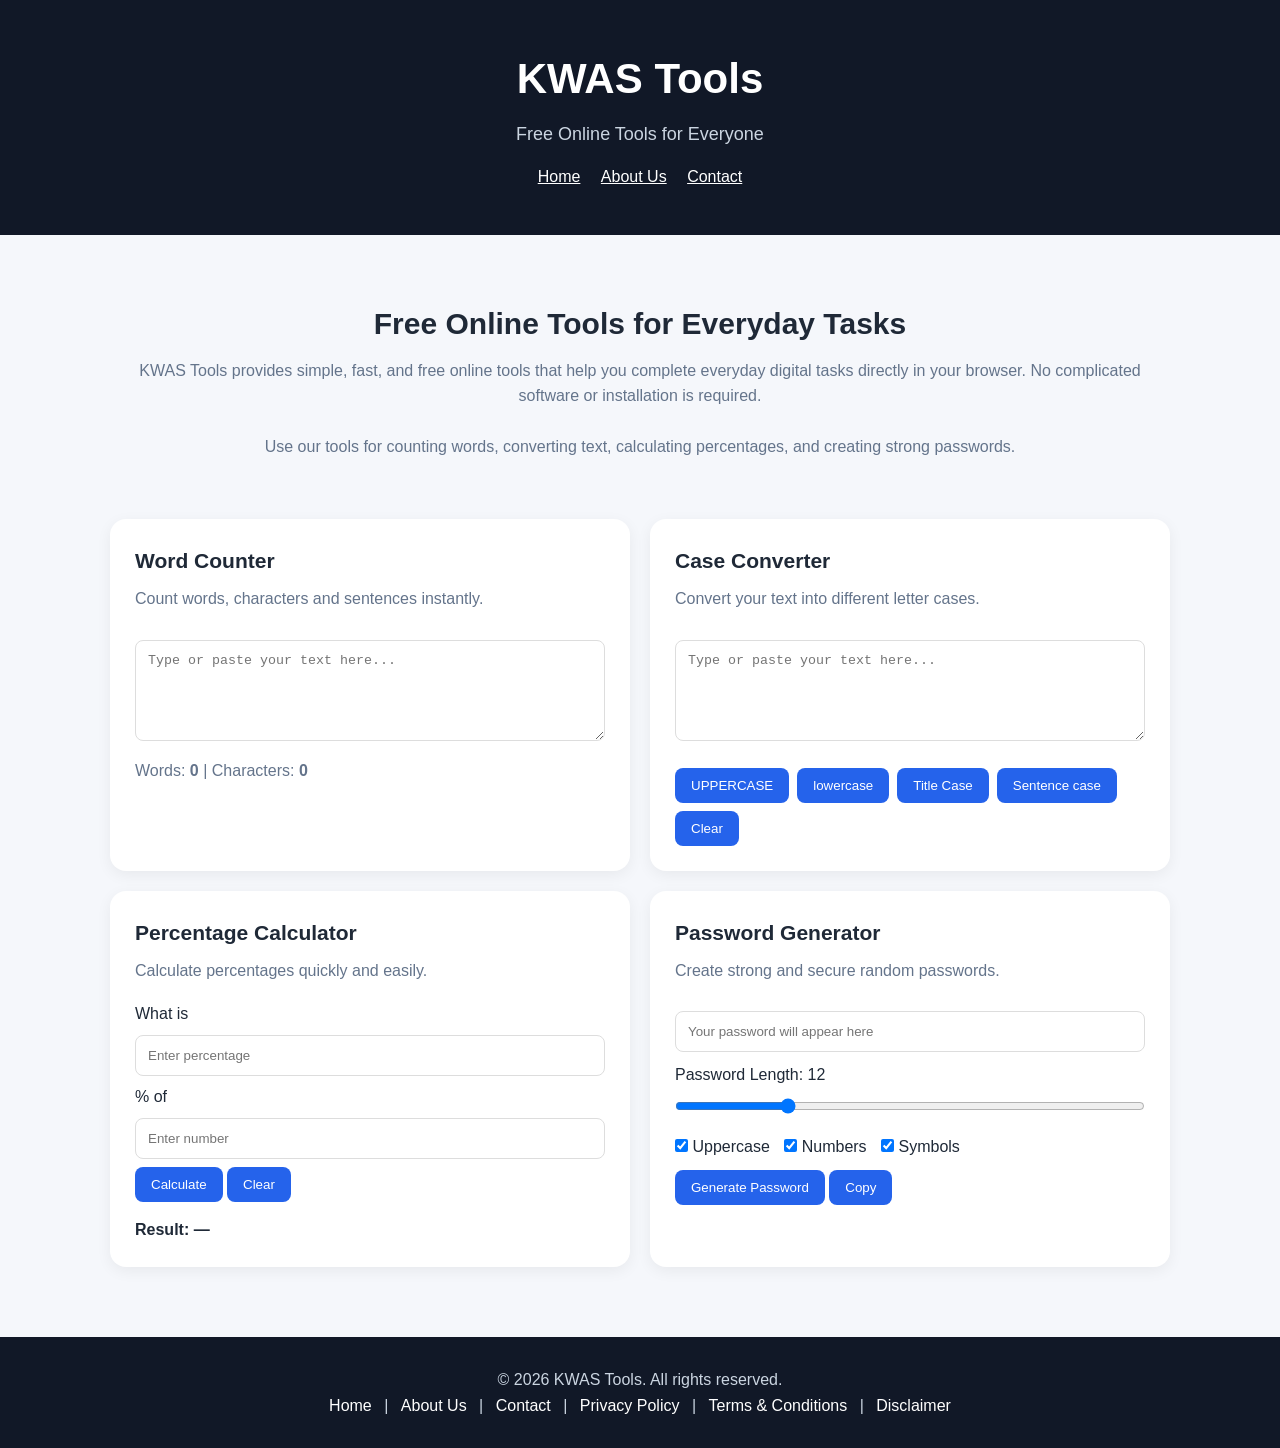
==== index.html @ 093a7fe8 "Update index.html" ====
<!DOCTYPE html>
<html lang="en">
<head>
    <meta charset="UTF-8">
<meta name="google-site-verification" content="u1N8G4fWmNocwREvjK5iJJKAW_74H574FmnXrNCBCok">
    <meta name="viewport" content="width=device-width, initial-scale=1.0">
<script async src="https://pagead2.googlesyndication.com/pagead/js/adsbygoogle.js?client=ca-pub-3050598902385412"
     crossorigin="anonymous"></script>
    <title>KWAS Tools - Free Online Tools</title>

    <meta
        name="description"
        content="KWAS Tools provides free online tools including a word counter, case converter, percentage calculator, and password generator."
    >

    <meta name="robots" content="index, follow">

    <link rel="canonical" href="https://kwas-sudo.github.io/">

    <meta property="og:title" content="KWAS Tools - Free Online Tools">

    <meta
        property="og:description"
        content="Use free online tools for word counting, text conversion, percentage calculations, and password generation."
    >

    <meta property="og:type" content="website">

    <meta property="og:url" content="https://kwas-sudo.github.io/">

    <link rel="stylesheet" href="style.css">
</head>

<body>

    <header>
    <div class="container">
        <h1>KWAS Tools</h1>
        <p>Free Online Tools for Everyone</p>

        <nav style="margin-top:15px;">
            <a href="index.html" style="color:white; margin:0 8px;">Home</a>
            <a href="about.html" style="color:white; margin:0 8px;">About Us</a>
            <a href="contact.html" style="color:white; margin:0 8px;">Contact</a>
        </nav>
    </div>
</header>

    <main>
<section class="hero">
    <h2>Free Online Tools for Everyday Tasks</h2>

    <p>
        KWAS Tools provides simple, fast, and free online tools that help
        you complete everyday digital tasks directly in your browser.
        No complicated software or installation is required.
    </p>

    <p>
        Use our tools for counting words, converting text, calculating
        percentages, and creating strong passwords.
    </p>
</section>

        <section class="tools">

            <div class="tool-card">
    <h3>Word Counter</h3>
    <p>Count words, characters and sentences instantly.</p>

    <textarea
        id="wordInput"
        placeholder="Type or paste your text here..."
        rows="5"
        style="width:100%; padding:12px; margin:10px 0; border:1px solid #ddd; border-radius:8px;"
    ></textarea>

    <p>
        Words: <strong id="wordCount">0</strong>
        |
        Characters: <strong id="charCount">0</strong>
    </p>
</div>

            <div class="tool-card">
    <h3>Case Converter</h3>
    <p>Convert your text into different letter cases.</p>

    <textarea
        id="caseInput"
        placeholder="Type or paste your text here..."
        rows="5"
        style="width:100%; padding:12px; margin:10px 0; border:1px solid #ddd; border-radius:8px;"
    ></textarea>

    <div style="display:flex; flex-wrap:wrap; gap:8px; margin-top:10px;">
        <button onclick="convertUpper()">UPPERCASE</button>
        <button onclick="convertLower()">lowercase</button>
        <button onclick="convertTitle()">Title Case</button>
        <button onclick="convertSentence()">Sentence case</button>
        <button onclick="clearCaseText()">Clear</button>
    </div>
</div>
<div class="tool-card">
    <h3>Percentage Calculator</h3>
    <p>Calculate percentages quickly and easily.</p>

    <label>What is</label>

    <input
        type="number"
        id="percentValue"
        placeholder="Enter percentage"
        style="width:100%; padding:12px; margin:8px 0; border:1px solid #ddd; border-radius:8px;"
    >

    <label>% of</label>

    <input
        type="number"
        id="numberValue"
        placeholder="Enter number"
        style="width:100%; padding:12px; margin:8px 0; border:1px solid #ddd; border-radius:8px;"
    >

    <button onclick="calculatePercentage()">
        Calculate
    </button>

    <button onclick="clearPercentage()">
        Clear
    </button>

    <div
        id="percentageResult"
        style="margin-top:15px; font-weight:bold;"
    >
        Result: —
    </div>
</div>

            <div class="tool-card">
    <h3>Password Generator</h3>
    <p>Create strong and secure random passwords.</p>

    <input
        type="text"
        id="passwordOutput"
        placeholder="Your password will appear here"
        readonly
        style="width:100%; padding:12px; margin:10px 0; border:1px solid #ddd; border-radius:8px;"
    >

    <label>Password Length: <span id="lengthValue">12</span></label>

    <input
        type="range"
        id="passwordLength"
        min="6"
        max="32"
        value="12"
        style="width:100%; margin:10px 0;"
    >

    <div style="margin:10px 0;">
        <label>
            <input type="checkbox" id="includeUpper" checked>
            Uppercase
        </label>

        <label style="margin-left:10px;">
            <input type="checkbox" id="includeNumbers" checked>
            Numbers
        </label>

        <label style="margin-left:10px;">
            <input type="checkbox" id="includeSymbols" checked>
            Symbols
        </label>
    </div>

    <button onclick="generatePassword()">
        Generate Password
    </button>

    <button onclick="copyPassword()">
        Copy
    </button>
</div>

        </section>

    </main>

    <footer>
    <div class="container">
        <p>© 2026 KWAS Tools. All rights reserved.</p>

        <p>
            <a href="index.html">Home</a> |
            <a href="about.html">About Us</a> |
            <a href="contact.html">Contact</a> |
            <a href="privacy.html">Privacy Policy</a> |
            <a href="terms.html">Terms & Conditions</a> |
            <a href="disclaimer.html">Disclaimer</a>
        </p>
    </div>
</footer>

<script src="script.js?v=3"></script>

</body>
</html>
---- style.css ----
* {
    box-sizing: border-box;
    margin: 0;
    padding: 0;
}

body {
    font-family: Arial, sans-serif;
    background: #f5f7fb;
    color: #1f2937;
    line-height: 1.6;
}

header {
    background: #111827;
    color: white;
    text-align: center;
    padding: 45px 20px;
}

header h1 {
    font-size: 42px;
    margin-bottom: 8px;
}

header p {
    font-size: 18px;
    color: #cbd5e1;
}

main {
    max-width: 1100px;
    margin: auto;
    padding: 30px 20px;
}

.hero {
    text-align: center;
    padding: 35px 10px;
}

.hero h2 {
    font-size: 30px;
    margin-bottom: 10px;
}

.hero p {
    color: #64748b;
    margin-bottom: 25px;
}

#search {
    width: 100%;
    max-width: 600px;
    padding: 16px 20px;
    border: 1px solid #d1d5db;
    border-radius: 12px;
    font-size: 16px;
    outline: none;
    background: white;
}

#search:focus {
    border-color: #2563eb;
}

.tools {
    display: grid;
    grid-template-columns: repeat(2, 1fr);
    gap: 20px;
}

.tool-card {
    background: white;
    padding: 25px;
    border-radius: 16px;
    box-shadow: 0 4px 15px rgba(0, 0, 0, 0.06);
    transition: transform 0.2s ease;
}

.tool-card:hover {
    transform: translateY(-4px);
}

.tool-card h3 {
    font-size: 21px;
    margin-bottom: 8px;
}

.tool-card p {
    color: #64748b;
    margin-bottom: 18px;
}

.tool-card button {
    border: none;
    background: #2563eb;
    color: white;
    padding: 10px 16px;
    border-radius: 8px;
    cursor: pointer;
}

footer {
    margin-top: 40px;
    padding: 30px 20px;
    text-align: center;
    background: #111827;
    color: #cbd5e1;
}

footer a {
    color: white;
    margin: 0 8px;
    text-decoration: none;
}

footer a:hover {
    text-decoration: underline;
}

@media (max-width: 600px) {

    header h1 {
        font-size: 32px;
    }

    .hero h2 {
        font-size: 25px;
    }

    .tools {
        grid-template-columns: 1fr;
    }

    main {
        padding: 20px 15px;
    }
}
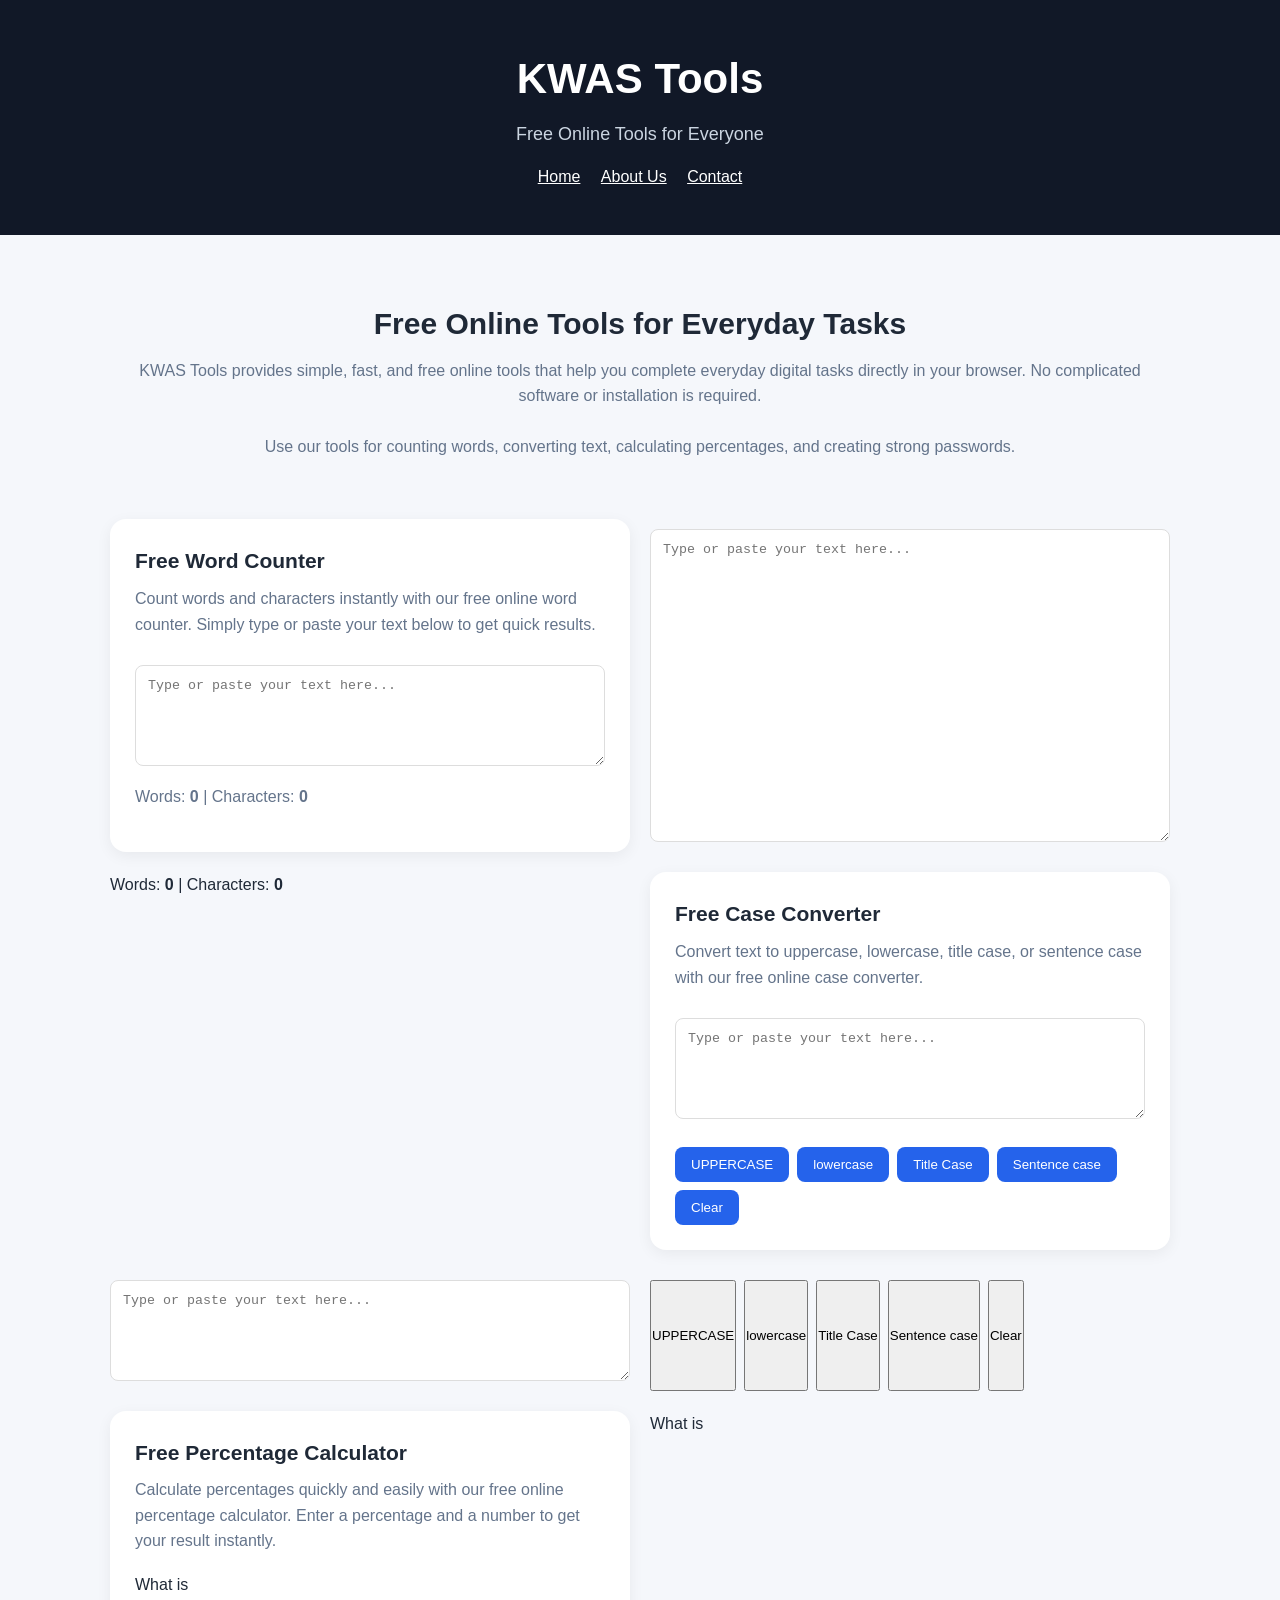
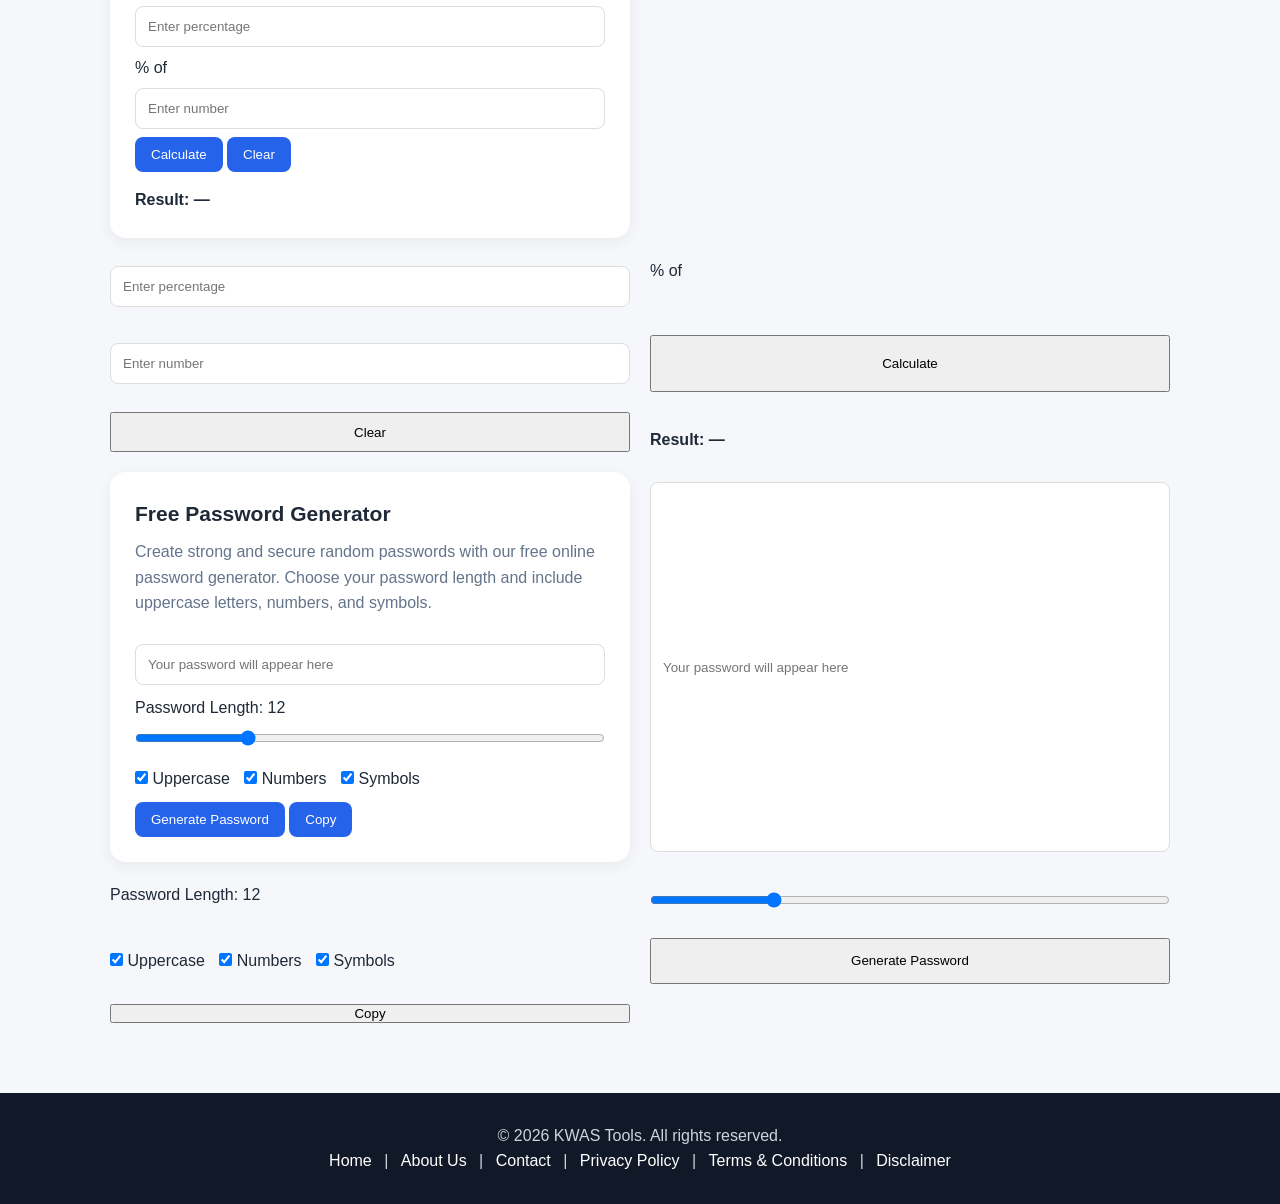
==== commit b03b7892: "Update index.html" ====
--- a/index.html
+++ b/index.html
@@ -2,16 +2,14 @@
 <html lang="en">
 <head>
     <meta charset="UTF-8">
-<meta name="google-site-verification" content="u1N8G4fWmNocwREvjK5iJJKAW_74H574FmnXrNCBCok">
+
+    <meta name="google-site-verification" content="u1N8G4fWmNocwREvjK5iJJKAW_74H574FmnXrNCBCok">
+
     <meta name="viewport" content="width=device-width, initial-scale=1.0">
-<script async src="https://pagead2.googlesyndication.com/pagead/js/adsbygoogle.js?client=ca-pub-3050598902385412"
-     crossorigin="anonymous"></script>
+
     <title>KWAS Tools - Free Online Tools</title>
 
-    <meta
-        name="description"
-        content="KWAS Tools provides free online tools including a word counter, case converter, percentage calculator, and password generator."
-    >
+    <meta name="description" content="KWAS Tools provides free online tools including a word counter, case converter, percentage calculator, and password generator.">
 
     <meta name="robots" content="index, follow">
 
@@ -19,14 +17,14 @@
 
     <meta property="og:title" content="KWAS Tools - Free Online Tools">
 
-    <meta
-        property="og:description"
-        content="Use free online tools for word counting, text conversion, percentage calculations, and password generation."
-    >
+    <meta property="og:description" content="Use free online tools for word counting, text conversion, percentage calculations, and password generation.">
 
     <meta property="og:type" content="website">
 
     <meta property="og:url" content="https://kwas-sudo.github.io/">
+
+    <script async src="https://pagead2.googlesyndication.com/pagead/js/adsbygoogle.js?client=ca-pub-3050598902385412"
+        crossorigin="anonymous"></script>
 
     <link rel="stylesheet" href="style.css">
 </head>
@@ -65,8 +63,12 @@
         <section class="tools">
 
             <div class="tool-card">
-    <h3>Word Counter</h3>
-    <p>Count words, characters and sentences instantly.</p>
+    <h3>Free Word Counter</h3>
+
+    <p>
+        Count words and characters instantly with our free online word counter.
+        Simply type or paste your text below to get quick results.
+    </p>
 
     <textarea
         id="wordInput"
@@ -82,9 +84,27 @@
     </p>
 </div>
 
+    <textarea
+        id="wordInput"
+        placeholder="Type or paste your text here..."
+        rows="5"
+        style="width:100%; padding:12px; margin:10px 0; border:1px solid #ddd; border-radius:8px;"
+    ></textarea>
+
+    <p>
+        Words: <strong id="wordCount">0</strong>
+        |
+        Characters: <strong id="charCount">0</strong>
+    </p>
+</div>
+
             <div class="tool-card">
-    <h3>Case Converter</h3>
-    <p>Convert your text into different letter cases.</p>
+    <h3>Free Case Converter</h3>
+
+    <p>
+        Convert text to uppercase, lowercase, title case, or sentence case
+        with our free online case converter.
+    </p>
 
     <textarea
         id="caseInput"
@@ -100,10 +120,31 @@
         <button onclick="convertSentence()">Sentence case</button>
         <button onclick="clearCaseText()">Clear</button>
     </div>
+            </div>
+
+    <textarea
+        id="caseInput"
+        placeholder="Type or paste your text here..."
+        rows="5"
+        style="width:100%; padding:12px; margin:10px 0; border:1px solid #ddd; border-radius:8px;"
+    ></textarea>
+
+    <div style="display:flex; flex-wrap:wrap; gap:8px; margin-top:10px;">
+        <button onclick="convertUpper()">UPPERCASE</button>
+        <button onclick="convertLower()">lowercase</button>
+        <button onclick="convertTitle()">Title Case</button>
+        <button onclick="convertSentence()">Sentence case</button>
+        <button onclick="clearCaseText()">Clear</button>
+    </div>
 </div>
 <div class="tool-card">
-    <h3>Percentage Calculator</h3>
-    <p>Calculate percentages quickly and easily.</p>
+    <h3>Free Percentage Calculator</h3>
+
+    <p>
+        Calculate percentages quickly and easily with our free online
+        percentage calculator. Enter a percentage and a number to get
+        your result instantly.
+    </p>
 
     <label>What is</label>
 
@@ -139,9 +180,48 @@
     </div>
 </div>
 
+    <label>What is</label>
+
+    <input
+        type="number"
+        id="percentValue"
+        placeholder="Enter percentage"
+        style="width:100%; padding:12px; margin:8px 0; border:1px solid #ddd; border-radius:8px;"
+    >
+
+    <label>% of</label>
+
+    <input
+        type="number"
+        id="numberValue"
+        placeholder="Enter number"
+        style="width:100%; padding:12px; margin:8px 0; border:1px solid #ddd; border-radius:8px;"
+    >
+
+    <button onclick="calculatePercentage()">
+        Calculate
+    </button>
+
+    <button onclick="clearPercentage()">
+        Clear
+    </button>
+
+    <div
+        id="percentageResult"
+        style="margin-top:15px; font-weight:bold;"
+    >
+        Result: —
+    </div>
+</div>
+
             <div class="tool-card">
-    <h3>Password Generator</h3>
-    <p>Create strong and secure random passwords.</p>
+    <h3>Free Password Generator</h3>
+
+    <p>
+        Create strong and secure random passwords with our free online
+        password generator. Choose your password length and include
+        uppercase letters, numbers, and symbols.
+    </p>
 
     <input
         type="text"
@@ -188,6 +268,51 @@
     </button>
 </div>
 
+    <input
+        type="text"
+        id="passwordOutput"
+        placeholder="Your password will appear here"
+        readonly
+        style="width:100%; padding:12px; margin:10px 0; border:1px solid #ddd; border-radius:8px;"
+    >
+
+    <label>Password Length: <span id="lengthValue">12</span></label>
+
+    <input
+        type="range"
+        id="passwordLength"
+        min="6"
+        max="32"
+        value="12"
+        style="width:100%; margin:10px 0;"
+    >
+
+    <div style="margin:10px 0;">
+        <label>
+            <input type="checkbox" id="includeUpper" checked>
+            Uppercase
+        </label>
+
+        <label style="margin-left:10px;">
+            <input type="checkbox" id="includeNumbers" checked>
+            Numbers
+        </label>
+
+        <label style="margin-left:10px;">
+            <input type="checkbox" id="includeSymbols" checked>
+            Symbols
+        </label>
+    </div>
+
+    <button onclick="generatePassword()">
+        Generate Password
+    </button>
+
+    <button onclick="copyPassword()">
+        Copy
+    </button>
+</div>
+
         </section>
 
     </main>
@@ -200,7 +325,7 @@
             <a href="index.html">Home</a> |
             <a href="about.html">About Us</a> |
             <a href="contact.html">Contact</a> |
-            <a href="privacy.html">Privacy Policy</a> |
+            <a href="privacy-policy.html">Privacy Policy</a> |
             <a href="terms.html">Terms & Conditions</a> |
             <a href="disclaimer.html">Disclaimer</a>
         </p>
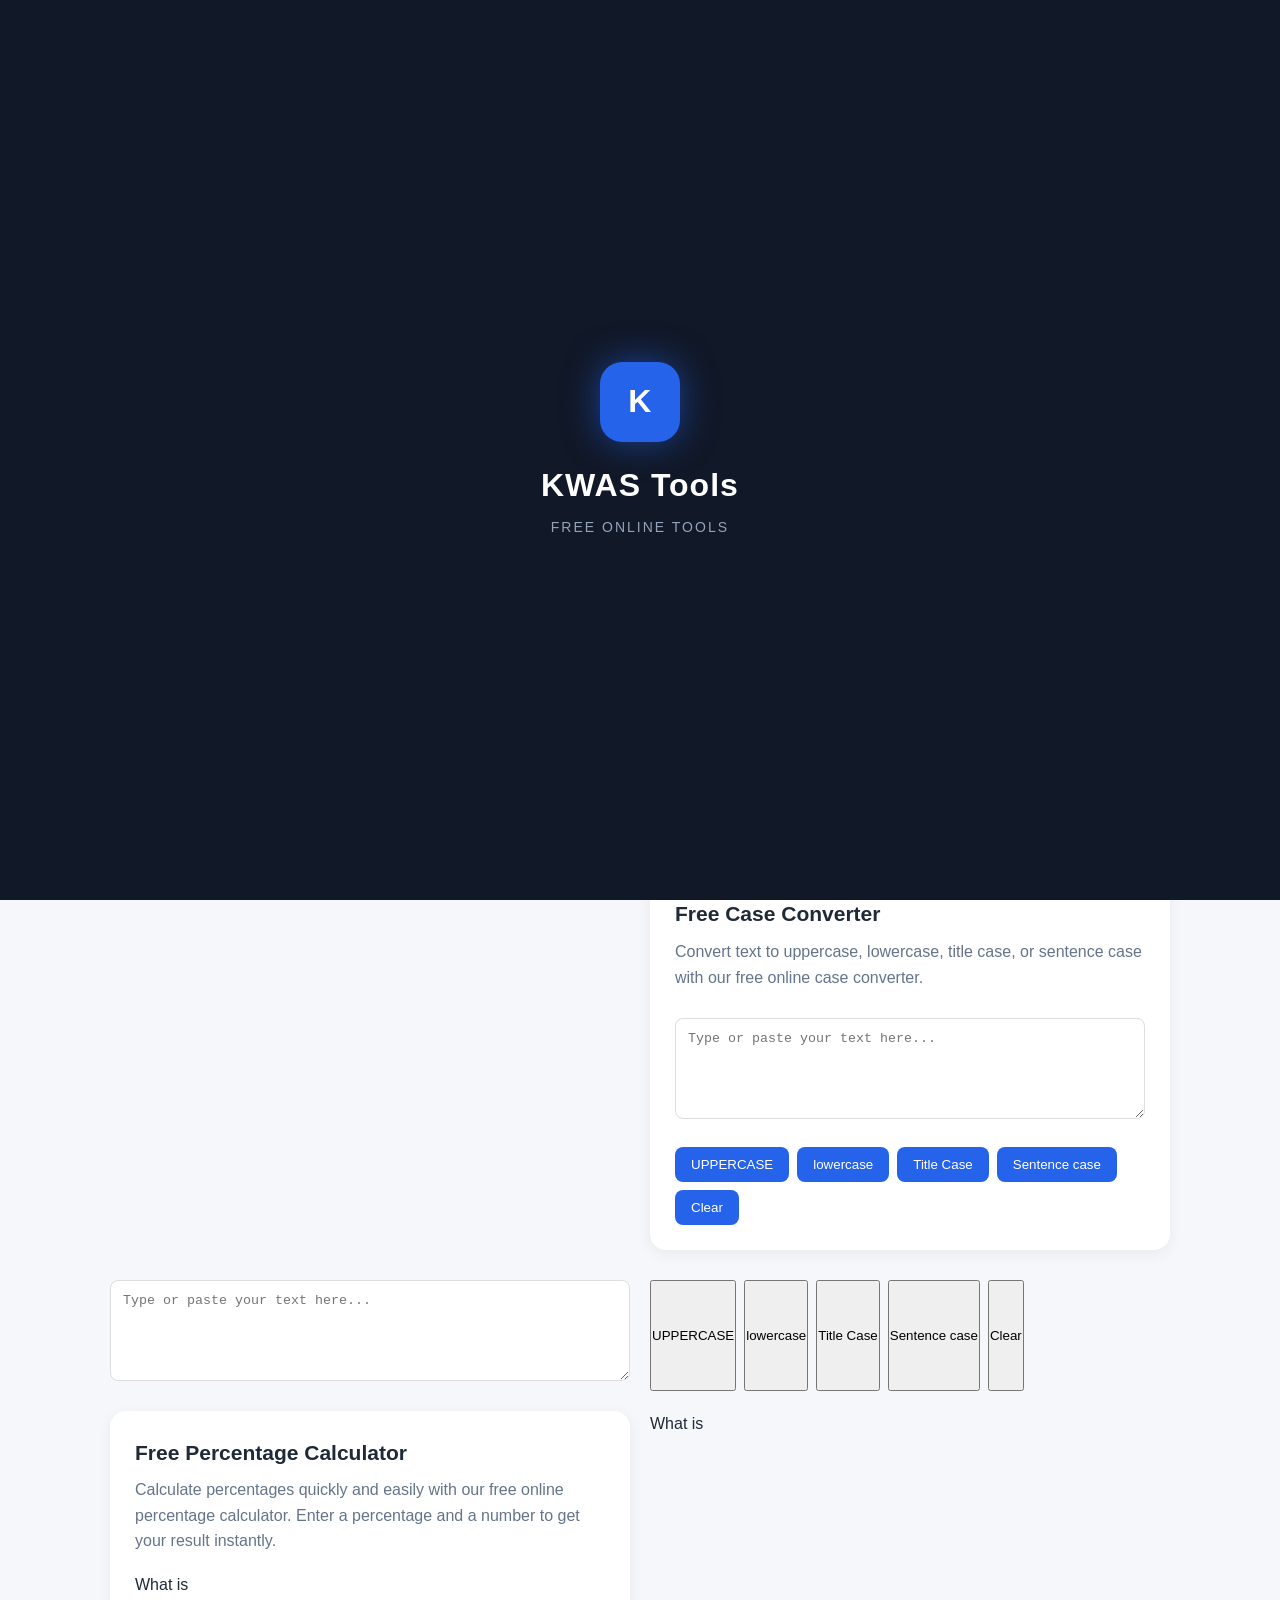
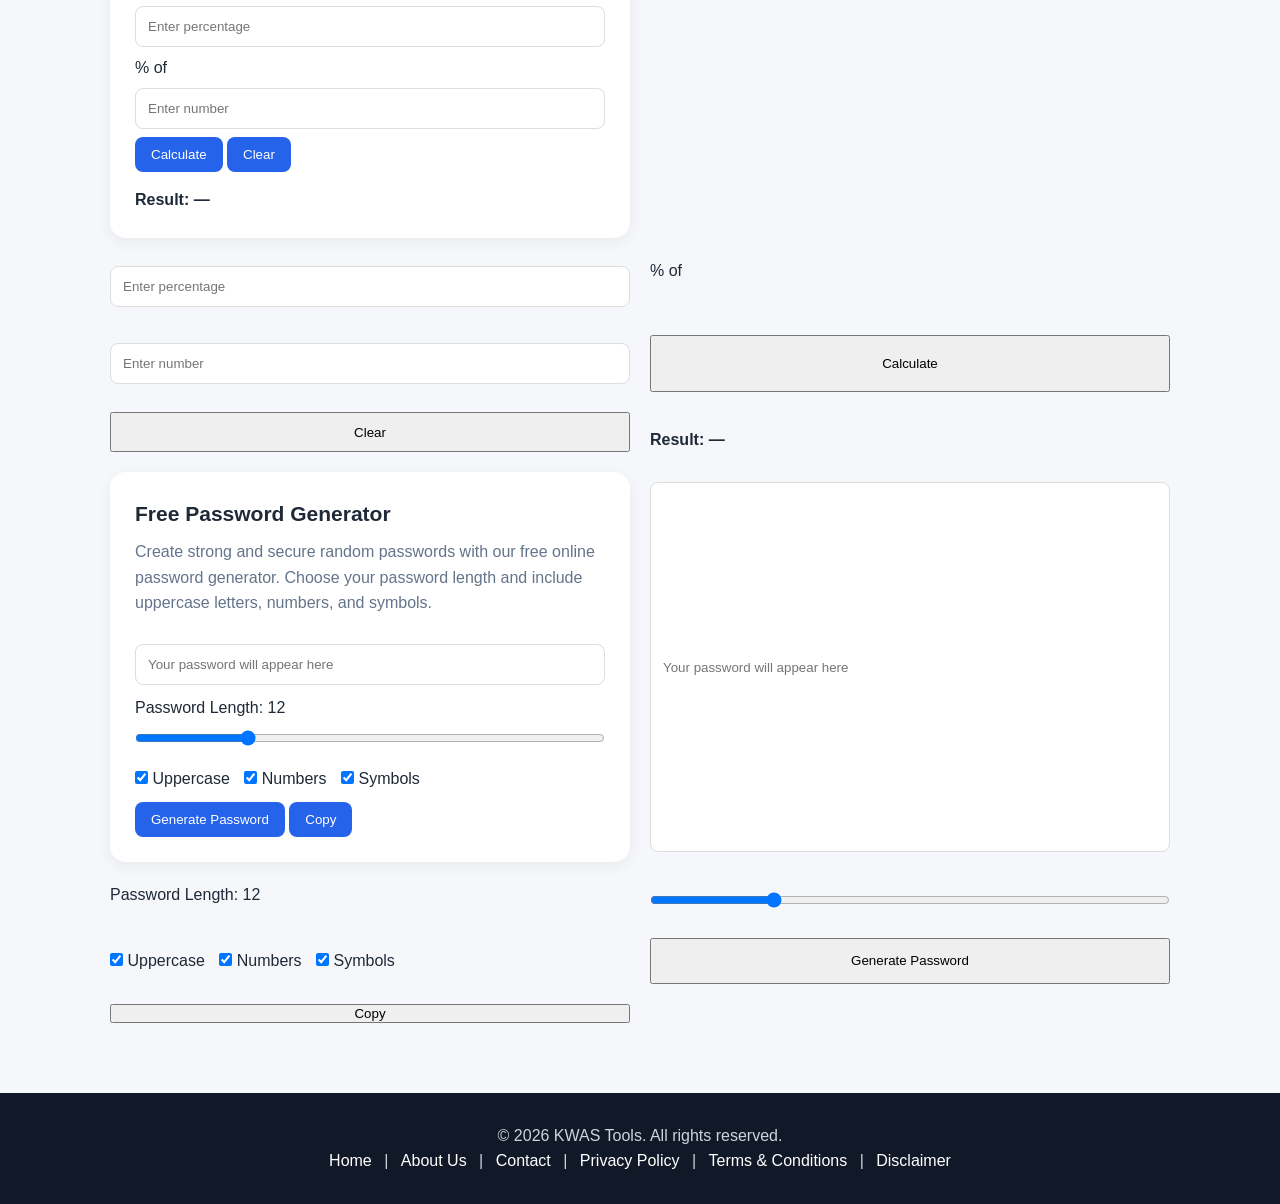
==== commit b5c10e27: "Update index.html" ====
--- a/index.html
+++ b/index.html
@@ -30,7 +30,14 @@
 </head>
 
 <body>
-
+<!-- KWAS Tools Splash Screen -->
+<div id="kwas-splash">
+    <div class="kwas-logo">
+        <div class="kwas-logo-icon">K</div>
+        <h2>KWAS Tools</h2>
+        <p>FREE ONLINE TOOLS</p>
+    </div>
+</div>
     <header>
     <div class="container">
         <h1>KWAS Tools</h1>
--- a/style.css
+++ b/style.css
@@ -137,3 +137,73 @@
         padding: 20px 15px;
     }
 }
+/* ===== KWAS TOOLS SPLASH SCREEN ===== */
+
+#kwas-splash {
+    position: fixed;
+    inset: 0;
+    z-index: 99999;
+    background: #111827;
+    display: flex;
+    align-items: center;
+    justify-content: center;
+    opacity: 1;
+    visibility: visible;
+    transition: opacity 0.6s ease, visibility 0.6s ease;
+}
+
+#kwas-splash.hide {
+    opacity: 0;
+    visibility: hidden;
+    pointer-events: none;
+}
+
+.kwas-logo {
+    text-align: center;
+    animation: kwasLogoIn 1.2s ease forwards;
+}
+
+.kwas-logo-icon {
+    width: 80px;
+    height: 80px;
+    margin: 0 auto 18px;
+    border-radius: 22px;
+    background: #2563eb;
+    display: flex;
+    align-items: center;
+    justify-content: center;
+    color: white;
+    font-size: 32px;
+    font-weight: bold;
+    box-shadow: 0 0 35px rgba(37, 99, 235, 0.55);
+}
+
+.kwas-logo h2 {
+    color: white;
+    font-size: 32px;
+    letter-spacing: 1px;
+    margin-bottom: 5px;
+}
+
+.kwas-logo p {
+    color: #94a3b8;
+    font-size: 14px;
+    letter-spacing: 2px;
+}
+
+@keyframes kwasLogoIn {
+    0% {
+        opacity: 0;
+        transform: scale(0.65);
+    }
+
+    60% {
+        opacity: 1;
+        transform: scale(1.08);
+    }
+
+    100% {
+        opacity: 1;
+        transform: scale(1);
+    }
+}
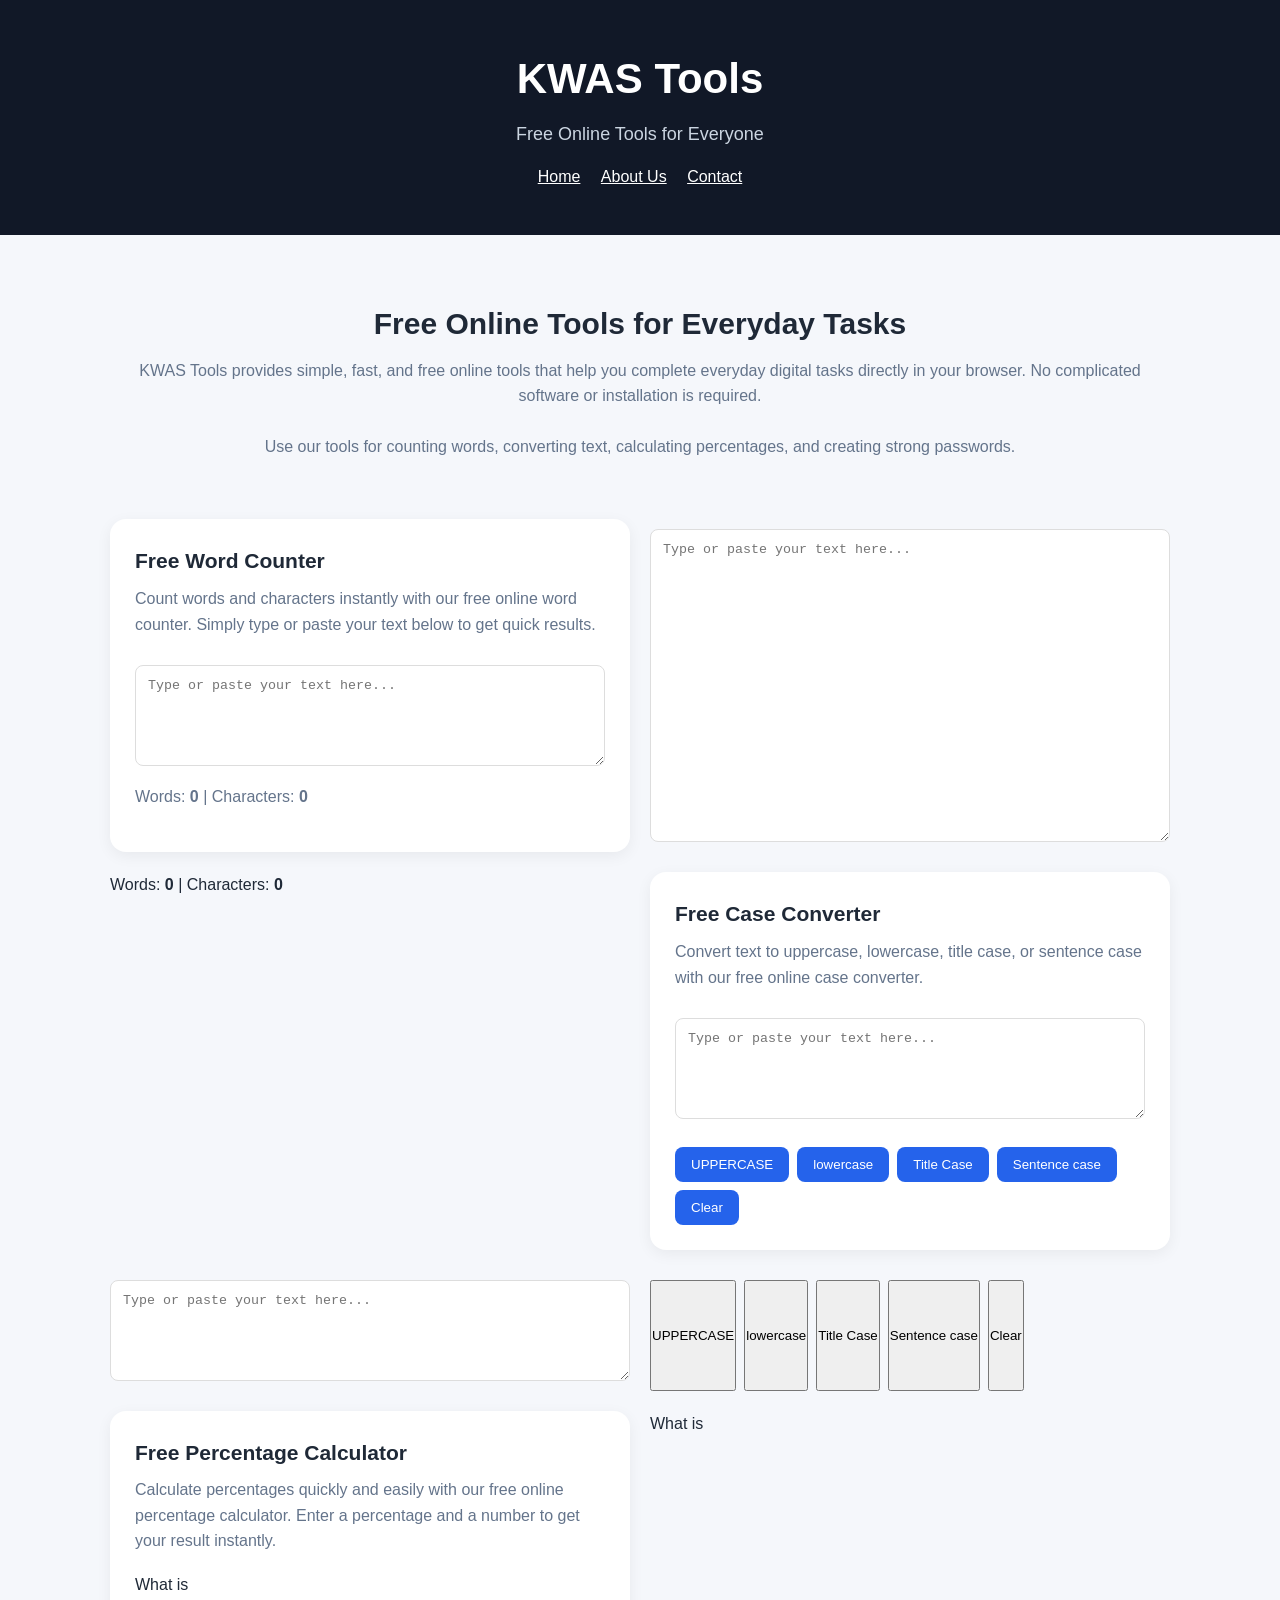
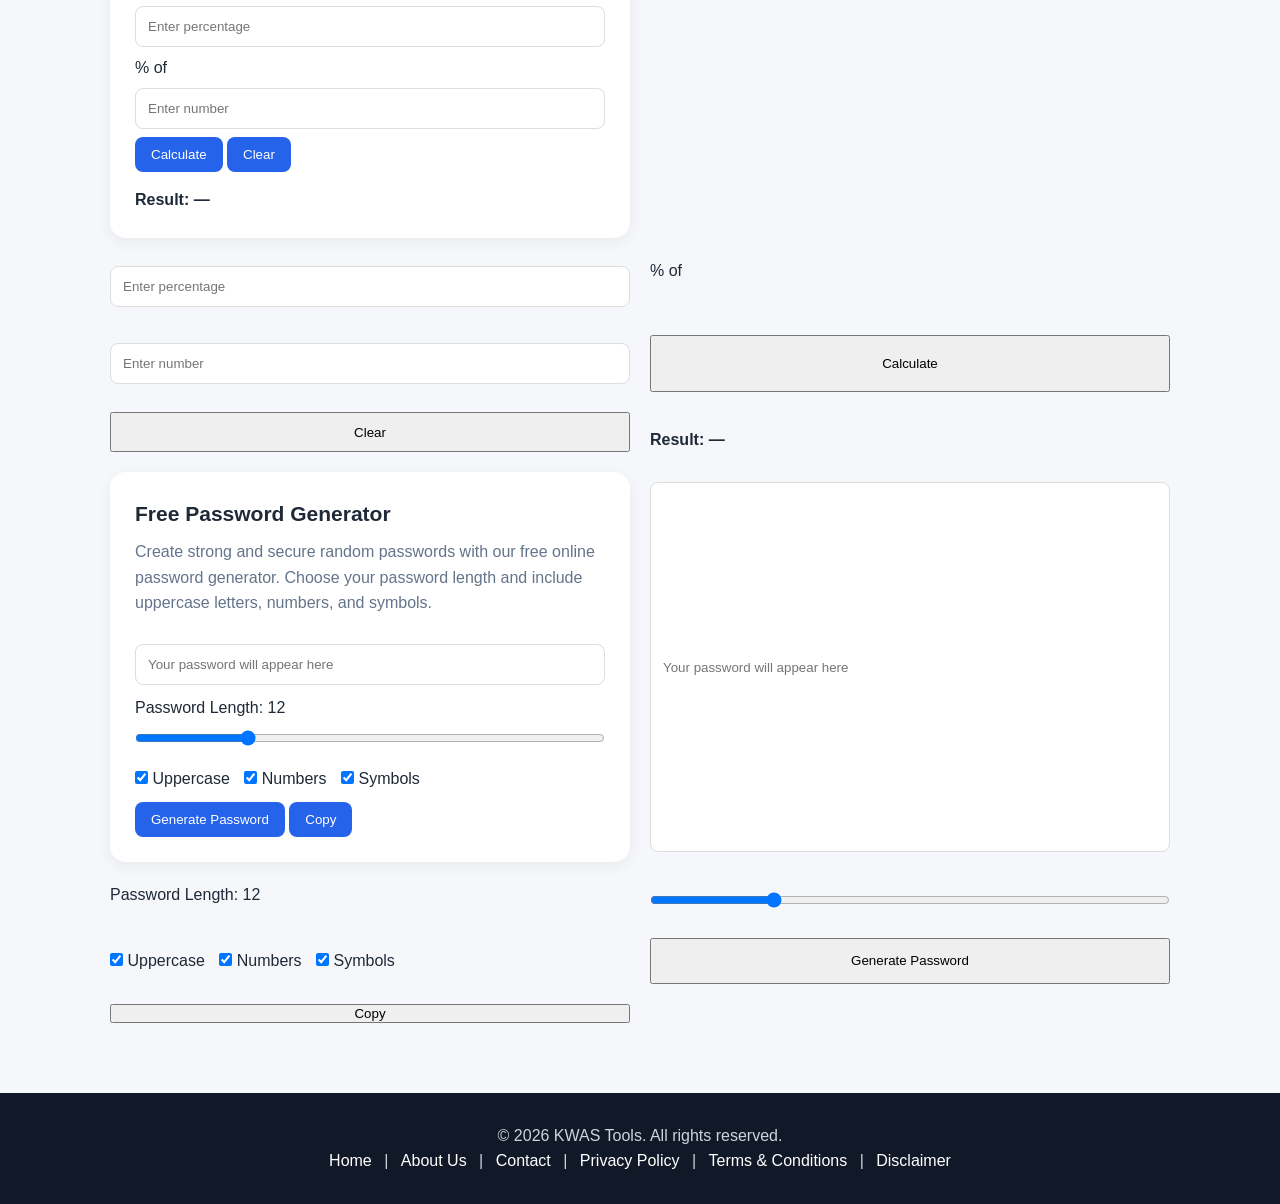
==== commit b6f913e9: "Update index.html" ====
--- a/index.html
+++ b/index.html
@@ -339,7 +339,22 @@
     </div>
 </footer>
 
-<script src="script.js?v=3"></script>
-
+<script>
+window.addEventListener("load", function () {
+    setTimeout(function () {
+        const splash = document.getElementById("kwas-splash");
+
+        if (splash) {
+            splash.style.opacity = "0";
+            splash.style.visibility = "hidden";
+            splash.style.pointerEvents = "none";
+
+            setTimeout(function () {
+                splash.style.display = "none";
+            }, 700);
+        }
+    }, 1800);
+});
+</script>
 </body>
 </html>
--- a/style.css
+++ b/style.css
@@ -207,3 +207,65 @@
         transform: scale(1);
     }
 }
+#kwas-splash {
+    position: fixed;
+    inset: 0;
+    z-index: 99999;
+    display: flex;
+    align-items: center;
+    justify-content: center;
+    background: #fff;
+    opacity: 1;
+    visibility: visible;
+    transition: opacity 0.7s ease, visibility 0.7s ease;
+}
+
+#kwas-splash.hide {
+    opacity: 0;
+    visibility: hidden;
+}
+
+.kwas-logo {
+    text-align: center;
+    animation: kwasLogoIn 0.8s ease-out;
+}
+
+.kwas-logo-icon {
+    width: 80px;
+    height: 80px;
+    margin: 0 auto 12px;
+    display: flex;
+    align-items: center;
+    justify-content: center;
+    border-radius: 22px;
+    background: linear-gradient(135deg, #111827, #2563eb);
+    color: #fff;
+    font-size: 42px;
+    font-weight: 800;
+}
+
+.kwas-logo h2 {
+    margin: 0;
+    font-size: 26px;
+    font-weight: 800;
+    color: #111827;
+}
+
+.kwas-logo p {
+    margin: 6px 0 0;
+    font-size: 11px;
+    letter-spacing: 3px;
+    color: #6b7280;
+    font-weight: 600;
+}
+
+@keyframes kwasLogoIn {
+    from {
+        opacity: 0;
+        transform: scale(0.75);
+    }
+    to {
+        opacity: 1;
+        transform: scale(1);
+    }
+}
